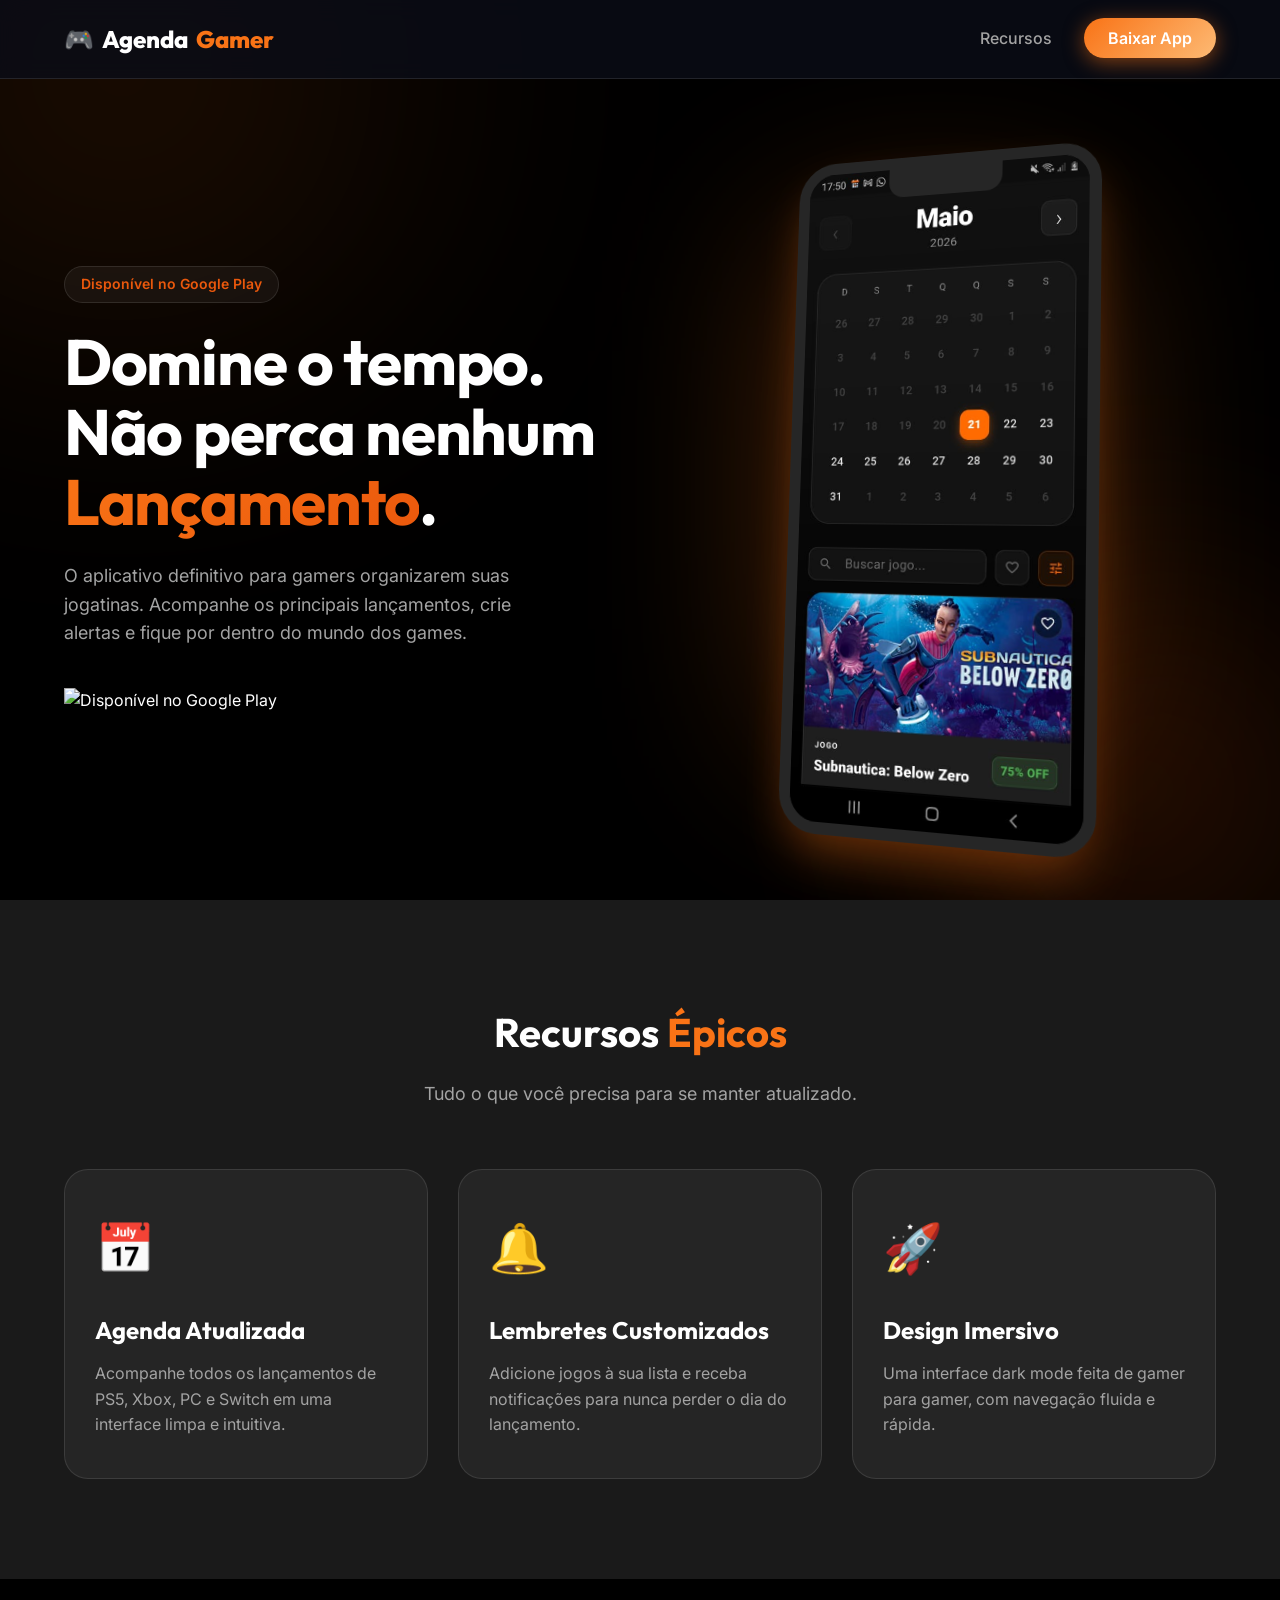
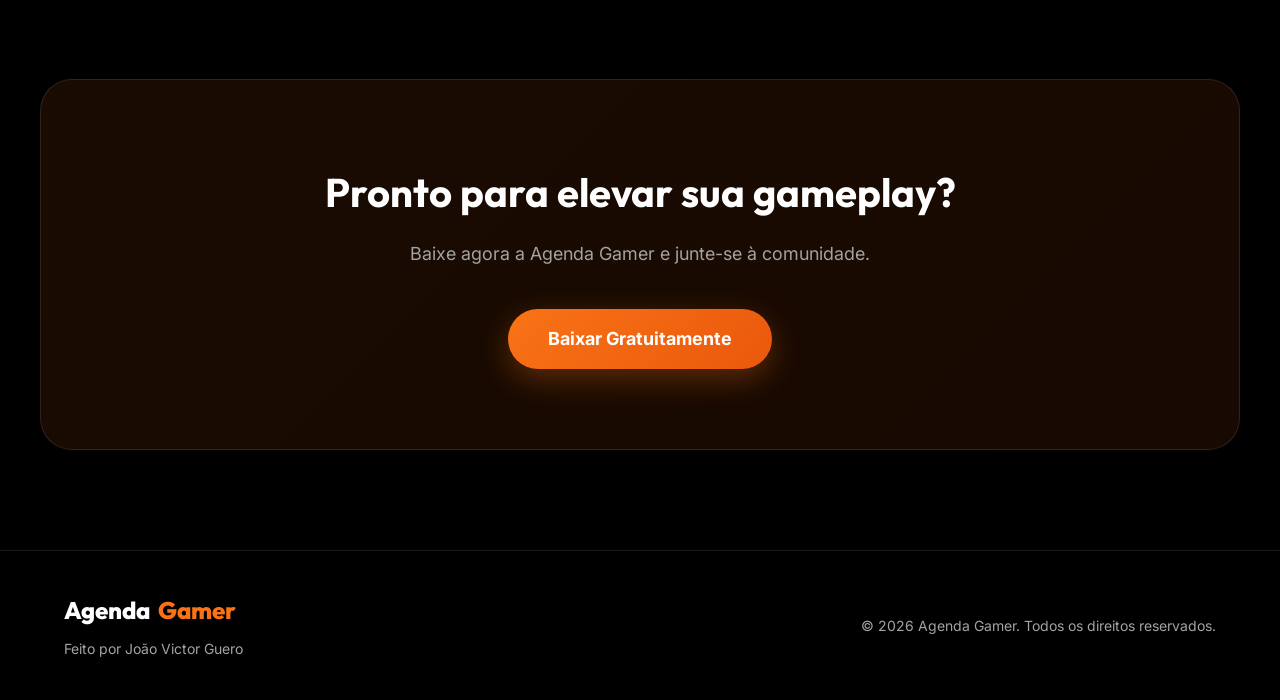
==== index.html @ 426826c7 "first commit" ====
<!DOCTYPE html>
<html lang="pt-BR">

<head>
    <meta charset="UTF-8">
    <meta name="viewport" content="width=device-width, initial-scale=1.0">
    <title>Agenda Gamer | O Seu Guia de Lançamentos</title>
    <meta name="description"
        content="Nunca mais perca o lançamento do seu jogo favorito. A Agenda Gamer é o app definitivo para rastrear datas de jogos.">
    <link rel="preconnect" href="https://fonts.googleapis.com">
    <link rel="preconnect" href="https://fonts.gstatic.com" crossorigin>
    <link
        href="https://fonts.googleapis.com/css2?family=Inter:wght@300;400;500;600&family=Outfit:wght@500;700;800&display=swap"
        rel="stylesheet">
    <link rel="stylesheet" href="styles.css">
</head>

<body>
    <header class="header">
        <div class="container">
            <nav class="nav">
                <a href="#" class="logo">
                    <span class="logo-icon">🎮</span> Agenda<span class="accent">Gamer</span>
                </a>
                <ul class="nav-links">
                    <li><a href="#features">Recursos</a></li>
                    <li><a href="#download" class="btn-primary">Baixar App</a></li>
                </ul>
            </nav>
        </div>
    </header>

    <main>
        <section class="hero">
            <div class="container hero-container">
                <div class="hero-content">
                    <div class="badge">Disponível no Google Play</div>
                    <h1 class="hero-title">Domine o tempo.<br>Não perca nenhum <span
                            class="accent-gradient">Lançamento</span>.</h1>
                    <p class="hero-description">O aplicativo definitivo para gamers organizarem suas jogatinas.
                        Acompanhe os principais lançamentos, crie alertas e fique por dentro do mundo dos games.</p>
                    <div class="hero-cta">
                        <a href="https://play.google.com/store/apps/details?id=com.joaovictorguero.calendariogamer"
                            target="_blank" class="play-store-btn">
                            <img src="https://upload.wikimedia.org/wikipedia/commons/7/78/Google_Play_Store_badge_EN.svg"
                                alt="Disponível no Google Play">
                        </a>
                    </div>
                </div>
                <div class="hero-image">
                    <div class="glow-effect"></div>
                    <div class="phone-mockup">
                        <img src="img.jpeg" alt="Mockup da Agenda Gamer">
                    </div>
                </div>
            </div>
        </section>

        <section id="features" class="features">
            <div class="container">
                <div class="section-header">
                    <h2>Recursos <span class="accent">Épicos</span></h2>
                    <p>Tudo o que você precisa para se manter atualizado.</p>
                </div>
                <div class="features-grid">
                    <div class="feature-card">
                        <div class="feature-icon">📅</div>
                        <h3>Agenda Atualizada</h3>
                        <p>Acompanhe todos os lançamentos de PS5, Xbox, PC e Switch em uma interface limpa e intuitiva.
                        </p>
                    </div>
                    <div class="feature-card">
                        <div class="feature-icon">🔔</div>
                        <h3>Lembretes Customizados</h3>
                        <p>Adicione jogos à sua lista e receba notificações para nunca perder o dia do lançamento.</p>
                    </div>
                    <div class="feature-card">
                        <div class="feature-icon">🚀</div>
                        <h3>Design Imersivo</h3>
                        <p>Uma interface dark mode feita de gamer para gamer, com navegação fluida e rápida.</p>
                    </div>
                </div>
            </div>
        </section>

        <section id="download" class="cta-section">
            <div class="container cta-container">
                <h2>Pronto para elevar sua gameplay?</h2>
                <p>Baixe agora a Agenda Gamer e junte-se à comunidade.</p>
                <a href="https://play.google.com/store/apps/details?id=com.joaovictorguero.calendariogamer"
                    target="_blank" class="btn-large">Baixar Gratuitamente</a>
            </div>
        </section>
    </main>

    <footer class="footer">
        <div class="container footer-container">
            <div class="footer-info">
                <a href="#" class="logo">Agenda<span class="accent">Gamer</span></a>
                <p>Feito por João Victor Guero</p>
            </div>
            <div class="footer-links">
                <p>&copy; 2026 Agenda Gamer. Todos os direitos reservados.</p>
            </div>
        </div>
    </footer>

    <script src="script.js"></script>
</body>

</html>
---- styles.css ----
:root {
    --bg-color: #000000;
    --bg-secondary: #1a1a1a;
    --text-color: #ffffff;
    --text-muted: #a3a3a3;
    --primary: #f97316;
    --primary-glow: rgba(249, 115, 22, 0.5);
    --secondary: #ea580c;
    --glass-bg: rgba(255, 255, 255, 0.05);
    --glass-border: rgba(255, 255, 255, 0.1);
}

* {
    margin: 0;
    padding: 0;
    box-sizing: border-box;
}

body {
    font-family: 'Inter', sans-serif;
    background-color: var(--bg-color);
    color: var(--text-color);
    line-height: 1.6;
    overflow-x: hidden;
}

h1,
h2,
h3,
h4 {
    font-family: 'Outfit', sans-serif;
    color: #fff;
}

a {
    text-decoration: none;
    color: inherit;
}

ul {
    list-style: none;
}

.container {
    max-width: 1200px;
    margin: 0 auto;
    padding: 0 24px;
}

.accent {
    color: var(--primary);
}

.accent-gradient {
    background: linear-gradient(135deg, var(--primary), var(--secondary));
    -webkit-background-clip: text;
    -webkit-text-fill-color: transparent;
}

/* HEADER */
.header {
    position: fixed;
    top: 0;
    left: 0;
    width: 100%;
    padding: 20px 0;
    background: rgba(11, 13, 23, 0.8);
    backdrop-filter: blur(12px);
    border-bottom: 1px solid var(--glass-border);
    z-index: 1000;
    transition: all 0.3s ease;
}

.nav {
    display: flex;
    justify-content: space-between;
    align-items: center;
}

.logo {
    font-family: 'Outfit', sans-serif;
    font-weight: 800;
    font-size: 1.5rem;
    display: flex;
    align-items: center;
    gap: 8px;
}

.nav-links {
    display: flex;
    align-items: center;
    gap: 32px;
}

.nav-links a:not(.btn-primary) {
    font-weight: 500;
    color: var(--text-muted);
    transition: color 0.3s ease;
}

.nav-links a:not(.btn-primary):hover {
    color: #fff;
}

.btn-primary {
    background: linear-gradient(135deg, var(--primary), #fdba74);
    color: #fff;
    padding: 10px 24px;
    border-radius: 100px;
    font-weight: 600;
    box-shadow: 0 4px 20px var(--primary-glow);
    transition: transform 0.3s ease, box-shadow 0.3s ease;
}

.btn-primary:hover {
    transform: translateY(-2px);
    box-shadow: 0 6px 25px var(--primary-glow);
}

/* HERO */
.hero {
    min-height: 100vh;
    display: flex;
    align-items: center;
    padding-top: 80px;
    position: relative;
    overflow: hidden;
}

.hero::before {
    content: '';
    position: absolute;
    top: -20%;
    left: -10%;
    width: 500px;
    height: 500px;
    background: var(--primary);
    filter: blur(150px);
    border-radius: 50%;
    opacity: 0.15;
    z-index: -1;
}

.hero::after {
    content: '';
    position: absolute;
    bottom: -10%;
    right: -5%;
    width: 400px;
    height: 400px;
    background: var(--secondary);
    filter: blur(120px);
    border-radius: 50%;
    opacity: 0.15;
    z-index: -1;
}

.hero-container {
    display: grid;
    grid-template-columns: 1fr 1fr;
    gap: 40px;
    align-items: center;
}

.badge {
    display: inline-block;
    padding: 6px 16px;
    background: var(--glass-bg);
    border: 1px solid var(--glass-border);
    border-radius: 100px;
    font-size: 0.875rem;
    font-weight: 600;
    color: var(--secondary);
    margin-bottom: 24px;
}

.hero-title {
    font-size: 4rem;
    line-height: 1.1;
    margin-bottom: 24px;
    letter-spacing: -0.02em;
}

.hero-description {
    font-size: 1.125rem;
    color: var(--text-muted);
    margin-bottom: 40px;
    max-width: 480px;
}

.play-store-btn img {
    height: 60px;
    transition: transform 0.3s ease;
}

.play-store-btn:hover img {
    transform: scale(1.05);
}

.hero-image {
    position: relative;
    display: flex;
    justify-content: center;
}

.phone-mockup {
    position: relative;
    width: 100%;
    max-width: 320px;
    background-color: #000;
    border-radius: 40px;
    border: 12px solid #262626;
    box-shadow: 0 25px 50px -12px rgba(249, 115, 22, 0.4);
    overflow: hidden;
    transform: perspective(1000px) rotateY(-15deg) rotateX(5deg);
    transition: transform 0.5s ease;
    aspect-ratio: 9 / 19.5;
}

.phone-mockup::before {
    content: '';
    position: absolute;
    top: 0;
    left: 50%;
    transform: translateX(-50%);
    width: 120px;
    height: 30px;
    background-color: #262626;
    border-bottom-left-radius: 16px;
    border-bottom-right-radius: 16px;
    z-index: 10;
}

.phone-mockup img {
    width: 100%;
    height: 100%;
    object-fit: cover;
    display: block;
}

.phone-mockup:hover {
    transform: perspective(1000px) rotateY(-5deg) rotateX(2deg);
}

.glow-effect {
    position: absolute;
    top: 50%;
    left: 50%;
    transform: translate(-50%, -50%);
    width: 300px;
    height: 500px;
    background: var(--primary);
    filter: blur(100px);
    opacity: 0.3;
    z-index: -1;
}

/* FEATURES */
.features {
    padding: 100px 0;
    background-color: var(--bg-secondary);
}

.section-header {
    text-align: center;
    margin-bottom: 60px;
}

.section-header h2 {
    font-size: 2.5rem;
    margin-bottom: 16px;
}

.section-header p {
    color: var(--text-muted);
    font-size: 1.125rem;
}

.features-grid {
    display: grid;
    grid-template-columns: repeat(auto-fit, minmax(300px, 1fr));
    gap: 30px;
}

.feature-card {
    background: var(--glass-bg);
    border: 1px solid var(--glass-border);
    padding: 40px 30px;
    border-radius: 24px;
    transition: transform 0.3s ease, background 0.3s ease;
}

.feature-card:hover {
    transform: translateY(-10px);
    background: rgba(255, 255, 255, 0.05);
    border-color: rgba(249, 115, 22, 0.3);
}

.feature-icon {
    font-size: 3rem;
    margin-bottom: 24px;
}

.feature-card h3 {
    font-size: 1.5rem;
    margin-bottom: 12px;
}

.feature-card p {
    color: var(--text-muted);
}

/* CTA */
.cta-section {
    padding: 100px 0;
    text-align: center;
    position: relative;
    overflow: hidden;
}

.cta-container {
    background: linear-gradient(135deg, rgba(249, 115, 22, 0.1), rgba(234, 88, 12, 0.1));
    border: 1px solid var(--glass-border);
    padding: 80px 40px;
    border-radius: 32px;
}

.cta-container h2 {
    font-size: 2.5rem;
    margin-bottom: 16px;
}

.cta-container p {
    color: var(--text-muted);
    margin-bottom: 40px;
    font-size: 1.125rem;
}

.btn-large {
    display: inline-block;
    background: linear-gradient(135deg, var(--primary), var(--secondary));
    color: #fff;
    padding: 16px 40px;
    border-radius: 100px;
    font-size: 1.125rem;
    font-weight: 700;
    box-shadow: 0 10px 30px rgba(249, 115, 22, 0.3);
    transition: transform 0.3s ease;
}

.btn-large:hover {
    transform: scale(1.05);
}

/* FOOTER */
.footer {
    padding: 40px 0;
    border-top: 1px solid var(--glass-border);
}

.footer-container {
    display: flex;
    justify-content: space-between;
    align-items: center;
    flex-wrap: wrap;
    gap: 20px;
}

.footer-info p {
    color: var(--text-muted);
    font-size: 0.875rem;
    margin-top: 8px;
}

.footer-links p {
    color: var(--text-muted);
    font-size: 0.875rem;
}

/* RESPONSIVE */
@media (max-width: 900px) {
    .hero-container {
        grid-template-columns: 1fr;
        text-align: center;
    }

    .hero-title {
        font-size: 3rem;
    }

    .hero-description {
        margin: 0 auto 30px;
    }

    .phone-mockup {
        transform: none;
    }

    .phone-mockup:hover {
        transform: translateY(-10px);
    }
}

@media (max-width: 768px) {
    .nav-links {
        display: none;
    }
}
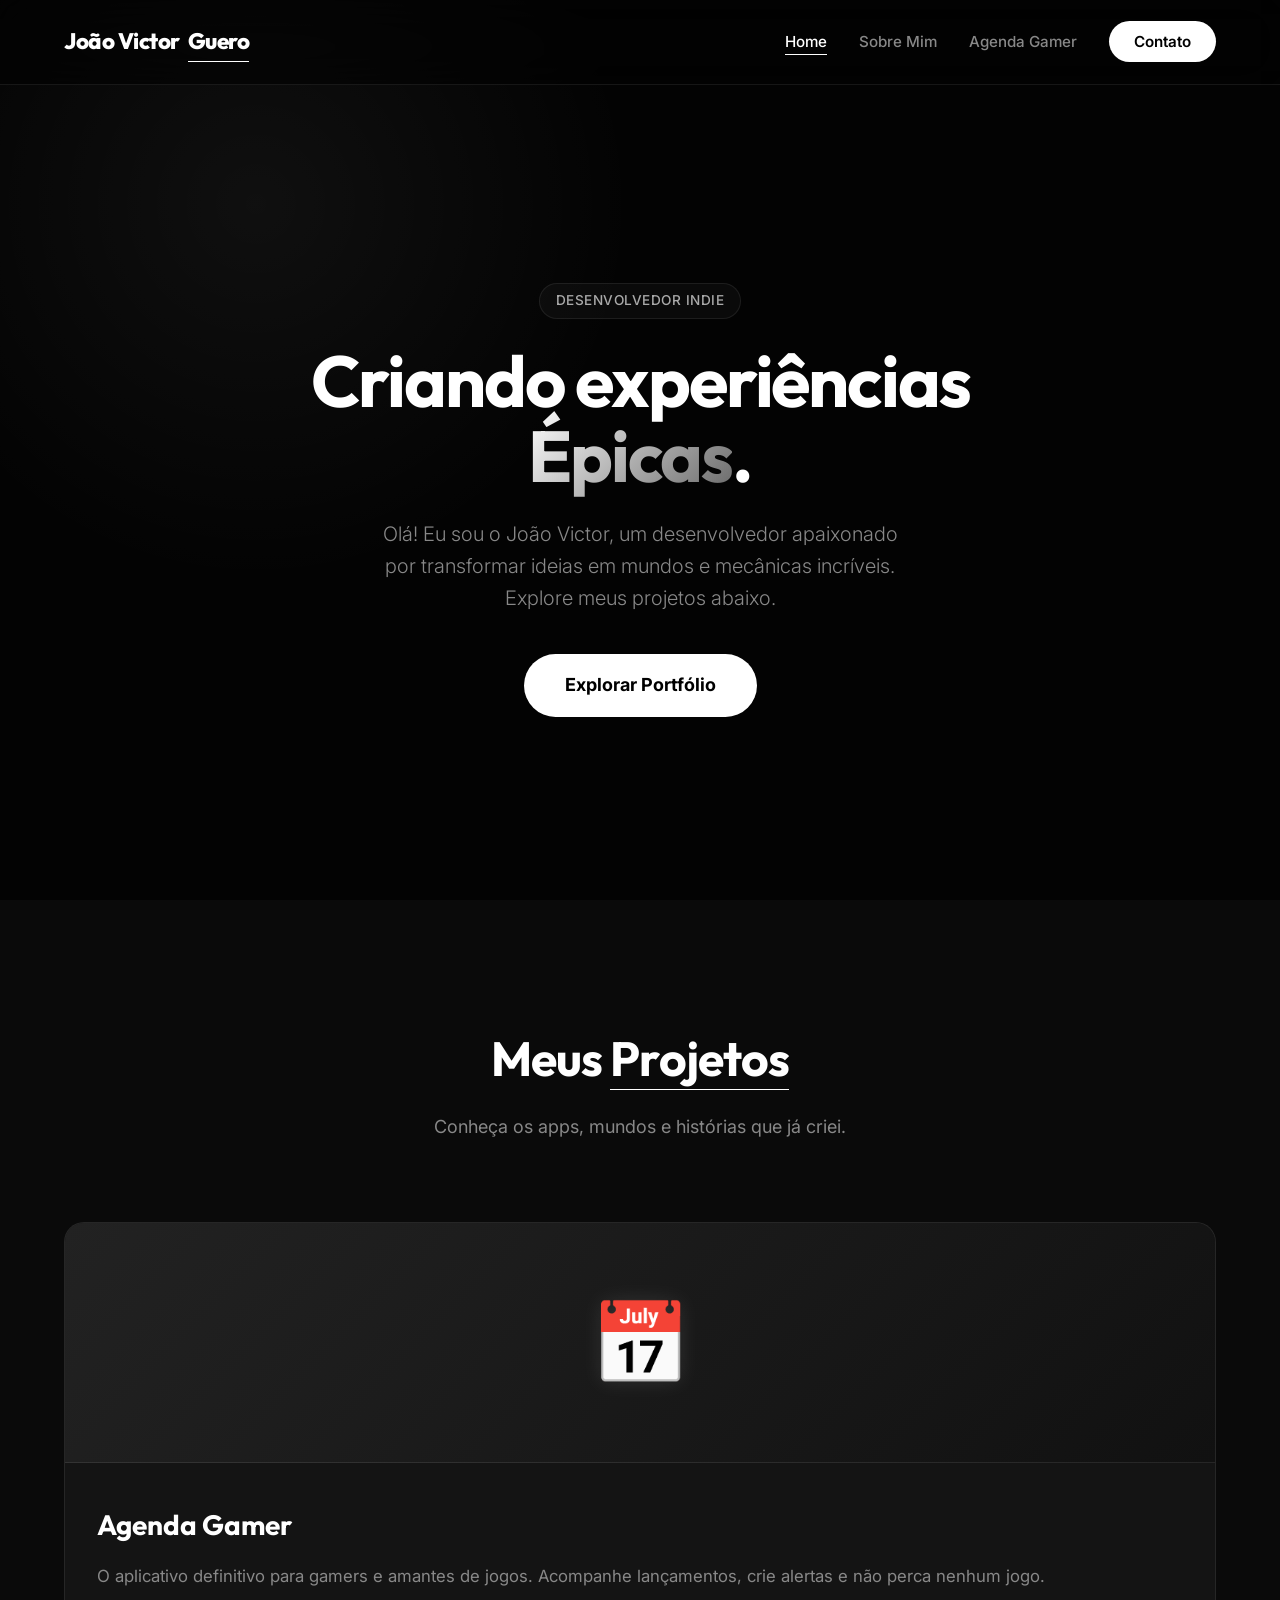
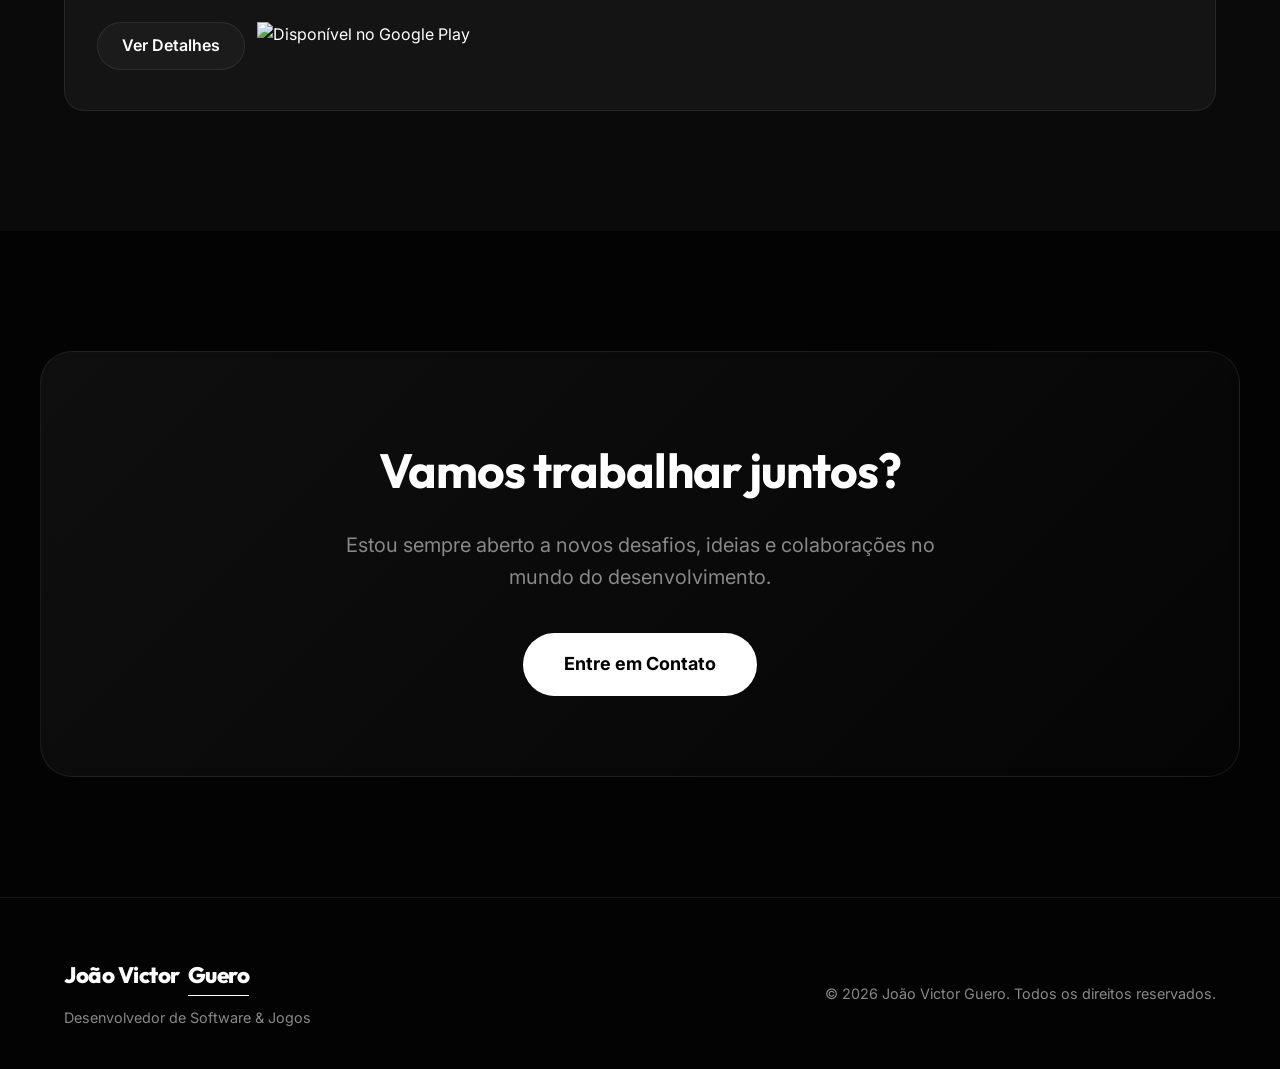
==== commit 5a16f190: "commit" ====
--- a/index.html
+++ b/index.html
@@ -1,94 +1,78 @@
 <!DOCTYPE html>
 <html lang="pt-BR">
-
 <head>
     <meta charset="UTF-8">
     <meta name="viewport" content="width=device-width, initial-scale=1.0">
-    <title>Agenda Gamer | O Seu Guia de Lançamentos</title>
-    <meta name="description"
-        content="Nunca mais perca o lançamento do seu jogo favorito. A Agenda Gamer é o app definitivo para rastrear datas de jogos.">
+    <title>João Victor Guero | Desenvolvedor de Jogos</title>
+    <meta name="description" content="Portfólio de João Victor Guero. Desenvolvedor de jogos e apps.">
     <link rel="preconnect" href="https://fonts.googleapis.com">
     <link rel="preconnect" href="https://fonts.gstatic.com" crossorigin>
-    <link
-        href="https://fonts.googleapis.com/css2?family=Inter:wght@300;400;500;600&family=Outfit:wght@500;700;800&display=swap"
-        rel="stylesheet">
+    <link href="https://fonts.googleapis.com/css2?family=Inter:wght@300;400;500;600&family=Outfit:wght@500;700;800&display=swap" rel="stylesheet">
     <link rel="stylesheet" href="styles.css">
 </head>
-
 <body>
     <header class="header">
         <div class="container">
             <nav class="nav">
-                <a href="#" class="logo">
-                    <span class="logo-icon">🎮</span> Agenda<span class="accent">Gamer</span>
+                <a href="index.html" class="logo">
+                    João Victor <span class="accent">Guero</span>
                 </a>
                 <ul class="nav-links">
-                    <li><a href="#features">Recursos</a></li>
-                    <li><a href="#download" class="btn-primary">Baixar App</a></li>
+                    <li><a href="index.html" class="active">Home</a></li>
+                    <li><a href="sobre.html">Sobre Mim</a></li>
+                    <li><a href="agenda.html">Agenda Gamer</a></li>
+                    <li><a href="#contact" class="btn-primary">Contato</a></li>
                 </ul>
             </nav>
         </div>
     </header>
 
     <main>
-        <section class="hero">
-            <div class="container hero-container">
+        <section class="hero centered">
+            <div class="container hero-container animate-on-scroll visible">
                 <div class="hero-content">
-                    <div class="badge">Disponível no Google Play</div>
-                    <h1 class="hero-title">Domine o tempo.<br>Não perca nenhum <span
-                            class="accent-gradient">Lançamento</span>.</h1>
-                    <p class="hero-description">O aplicativo definitivo para gamers organizarem suas jogatinas.
-                        Acompanhe os principais lançamentos, crie alertas e fique por dentro do mundo dos games.</p>
+                    <div class="badge">Desenvolvedor Indie</div>
+                    <h1 class="hero-title">Criando experiências <span class="accent-gradient">Épicas</span>.</h1>
+                    <p class="hero-description">Olá! Eu sou o João Victor, um desenvolvedor apaixonado por transformar ideias em mundos e mecânicas incríveis. Explore meus projetos abaixo.</p>
                     <div class="hero-cta">
-                        <a href="https://play.google.com/store/apps/details?id=com.joaovictorguero.calendariogamer"
-                            target="_blank" class="play-store-btn">
-                            <img src="https://upload.wikimedia.org/wikipedia/commons/7/78/Google_Play_Store_badge_EN.svg"
-                                alt="Disponível no Google Play">
-                        </a>
-                    </div>
-                </div>
-                <div class="hero-image">
-                    <div class="glow-effect"></div>
-                    <div class="phone-mockup">
-                        <img src="img.jpeg" alt="Mockup da Agenda Gamer">
+                        <a href="#portfolio" class="btn-large">Explorar Portfólio</a>
                     </div>
                 </div>
             </div>
         </section>
 
-        <section id="features" class="features">
+        <section id="portfolio" class="games-section bg-alt section-padding">
             <div class="container">
-                <div class="section-header">
-                    <h2>Recursos <span class="accent">Épicos</span></h2>
-                    <p>Tudo o que você precisa para se manter atualizado.</p>
+                <div class="section-header animate-on-scroll visible">
+                    <h2>Meus <span class="accent">Projetos</span></h2>
+                    <p>Conheça os apps, mundos e histórias que já criei.</p>
                 </div>
-                <div class="features-grid">
-                    <div class="feature-card">
-                        <div class="feature-icon">📅</div>
-                        <h3>Agenda Atualizada</h3>
-                        <p>Acompanhe todos os lançamentos de PS5, Xbox, PC e Switch em uma interface limpa e intuitiva.
-                        </p>
-                    </div>
-                    <div class="feature-card">
-                        <div class="feature-icon">🔔</div>
-                        <h3>Lembretes Customizados</h3>
-                        <p>Adicione jogos à sua lista e receba notificações para nunca perder o dia do lançamento.</p>
-                    </div>
-                    <div class="feature-card">
-                        <div class="feature-icon">🚀</div>
-                        <h3>Design Imersivo</h3>
-                        <p>Uma interface dark mode feita de gamer para gamer, com navegação fluida e rápida.</p>
+                <div class="games-grid">
+                    <!-- App: Agenda Gamer -->
+                    <div class="game-card animate-on-scroll visible">
+                        <div class="game-image-placeholder">
+                            <span class="game-icon">📅</span>
+                        </div>
+                        <div class="game-info">
+                            <h3>Agenda Gamer</h3>
+                            <p>O aplicativo definitivo para gamers e amantes de jogos. Acompanhe lançamentos, crie alertas e não perca nenhum jogo.</p>
+                            <div style="display: flex; gap: 12px; margin-top: auto; align-items: center;">
+                                <a href="agenda.html" class="btn-outline">Ver Detalhes</a>
+                                <a href="https://play.google.com/store/apps/details?id=com.joaovictorguero.calendariogamer" target="_blank" class="play-store-btn">
+                                    <img src="https://upload.wikimedia.org/wikipedia/commons/7/78/Google_Play_Store_badge_EN.svg" alt="Disponível no Google Play">
+                                </a>
+                            </div>
+                        </div>
                     </div>
                 </div>
             </div>
         </section>
 
-        <section id="download" class="cta-section">
-            <div class="container cta-container">
-                <h2>Pronto para elevar sua gameplay?</h2>
-                <p>Baixe agora a Agenda Gamer e junte-se à comunidade.</p>
-                <a href="https://play.google.com/store/apps/details?id=com.joaovictorguero.calendariogamer"
-                    target="_blank" class="btn-large">Baixar Gratuitamente</a>
+        <section id="contact" class="cta-section section-padding">
+            <div class="container cta-container animate-on-scroll visible">
+                <h2>Vamos trabalhar juntos?</h2>
+                <p>Estou sempre aberto a novos desafios, ideias e colaborações no mundo do desenvolvimento.</p>
+                <a href="mailto:guero.contato@gmail.com" class="btn-large">Entre em Contato</a>
             </div>
         </section>
     </main>
@@ -96,16 +80,15 @@
     <footer class="footer">
         <div class="container footer-container">
             <div class="footer-info">
-                <a href="#" class="logo">Agenda<span class="accent">Gamer</span></a>
-                <p>Feito por João Victor Guero</p>
+                <a href="index.html" class="logo">João Victor <span class="accent">Guero</span></a>
+                <p>Desenvolvedor de Software & Jogos</p>
             </div>
             <div class="footer-links">
-                <p>&copy; 2026 Agenda Gamer. Todos os direitos reservados.</p>
+                <p>&copy; 2026 João Victor Guero. Todos os direitos reservados.</p>
             </div>
         </div>
     </footer>
 
     <script src="script.js"></script>
 </body>
-
 </html>
--- a/styles.css
+++ b/styles.css
@@ -1,13 +1,19 @@
 :root {
-    --bg-color: #000000;
-    --bg-secondary: #1a1a1a;
+    --bg-color: #030303;
+    --bg-secondary: #0a0a0a;
+    --bg-tertiary: #141414;
     --text-color: #ffffff;
-    --text-muted: #a3a3a3;
-    --primary: #f97316;
-    --primary-glow: rgba(249, 115, 22, 0.5);
-    --secondary: #ea580c;
-    --glass-bg: rgba(255, 255, 255, 0.05);
-    --glass-border: rgba(255, 255, 255, 0.1);
+    --text-muted: #888888;
+    --text-dark: #000000;
+    --primary: #ffffff;
+    --primary-glow: rgba(255, 255, 255, 0.15);
+    --secondary: #aaaaaa;
+    --glass-bg: rgba(255, 255, 255, 0.03);
+    --glass-border: rgba(255, 255, 255, 0.08);
+    --glass-hover: rgba(255, 255, 255, 0.06);
+    --border-radius: 20px;
+    --transition-fast: 0.2s cubic-bezier(0.25, 0.46, 0.45, 0.94);
+    --transition-medium: 0.4s cubic-bezier(0.25, 0.46, 0.45, 0.94);
 }
 
 * {
@@ -22,14 +28,14 @@
     color: var(--text-color);
     line-height: 1.6;
     overflow-x: hidden;
-}
-
-h1,
-h2,
-h3,
-h4 {
+    -webkit-font-smoothing: antialiased;
+    -moz-osx-font-smoothing: grayscale;
+}
+
+h1, h2, h3, h4 {
     font-family: 'Outfit', sans-serif;
-    color: #fff;
+    color: var(--text-color);
+    font-weight: 700;
 }
 
 a {
@@ -48,11 +54,21 @@
 }
 
 .accent {
-    color: var(--primary);
+    color: var(--text-color);
+    position: relative;
+}
+.accent::after {
+    content: '';
+    position: absolute;
+    bottom: -2px;
+    left: 0;
+    width: 100%;
+    height: 1px;
+    background: var(--primary);
 }
 
 .accent-gradient {
-    background: linear-gradient(135deg, var(--primary), var(--secondary));
+    background: linear-gradient(135deg, #ffffff, #666666);
     -webkit-background-clip: text;
     -webkit-text-fill-color: transparent;
 }
@@ -63,12 +79,19 @@
     top: 0;
     left: 0;
     width: 100%;
-    padding: 20px 0;
-    background: rgba(11, 13, 23, 0.8);
-    backdrop-filter: blur(12px);
+    padding: 24px 0;
+    background: rgba(3, 3, 3, 0.6);
+    backdrop-filter: blur(20px);
+    -webkit-backdrop-filter: blur(20px);
     border-bottom: 1px solid var(--glass-border);
     z-index: 1000;
-    transition: all 0.3s ease;
+    transition: all var(--transition-medium);
+}
+
+.header.scrolled {
+    padding: 16px 0;
+    background: rgba(3, 3, 3, 0.85);
+    box-shadow: 0 10px 30px rgba(0, 0, 0, 0.5);
 }
 
 .nav {
@@ -80,10 +103,16 @@
 .logo {
     font-family: 'Outfit', sans-serif;
     font-weight: 800;
-    font-size: 1.5rem;
+    font-size: 1.4rem;
     display: flex;
     align-items: center;
     gap: 8px;
+    letter-spacing: -0.5px;
+    transition: transform var(--transition-fast);
+}
+
+.logo:hover {
+    transform: scale(1.02);
 }
 
 .nav-links {
@@ -94,35 +123,114 @@
 
 .nav-links a:not(.btn-primary) {
     font-weight: 500;
+    font-size: 0.95rem;
     color: var(--text-muted);
-    transition: color 0.3s ease;
+    transition: color var(--transition-fast);
+    position: relative;
+}
+
+.nav-links a:not(.btn-primary)::after {
+    content: '';
+    position: absolute;
+    width: 0%;
+    height: 1px;
+    bottom: -4px;
+    left: 0;
+    background-color: var(--primary);
+    transition: width var(--transition-medium);
 }
 
 .nav-links a:not(.btn-primary):hover {
     color: #fff;
 }
-
+.nav-links a:not(.btn-primary):hover::after {
+    width: 100%;
+}
+.nav-links a.active {
+    color: #fff;
+}
+.nav-links a.active::after {
+    width: 100%;
+}
+
+/* BUTTONS */
 .btn-primary {
-    background: linear-gradient(135deg, var(--primary), #fdba74);
-    color: #fff;
+    background: var(--text-color);
+    color: var(--text-dark);
     padding: 10px 24px;
     border-radius: 100px;
     font-weight: 600;
-    box-shadow: 0 4px 20px var(--primary-glow);
-    transition: transform 0.3s ease, box-shadow 0.3s ease;
+    font-size: 0.95rem;
+    transition: all var(--transition-fast);
+    border: 1px solid transparent;
 }
 
 .btn-primary:hover {
     transform: translateY(-2px);
-    box-shadow: 0 6px 25px var(--primary-glow);
-}
-
-/* HERO */
+    box-shadow: 0 8px 20px var(--primary-glow);
+    background: transparent;
+    color: var(--text-color);
+    border-color: var(--text-color);
+}
+
+.btn-large {
+    display: inline-block;
+    background: var(--text-color);
+    color: var(--text-dark);
+    padding: 16px 40px;
+    border-radius: 100px;
+    font-size: 1.125rem;
+    font-weight: 700;
+    transition: all var(--transition-fast);
+    border: 1px solid transparent;
+}
+
+.btn-large:hover {
+    transform: scale(1.03) translateY(-3px);
+    box-shadow: 0 10px 25px var(--primary-glow);
+    background: transparent;
+    color: var(--text-color);
+    border-color: var(--text-color);
+}
+
+.btn-outline {
+    align-self: flex-start;
+    padding: 10px 24px;
+    border: 1px solid var(--glass-border);
+    color: var(--text-color);
+    border-radius: 100px;
+    font-weight: 600;
+    transition: all var(--transition-fast);
+    background: var(--glass-bg);
+}
+
+.btn-outline:hover {
+    background: var(--text-color);
+    color: var(--text-dark);
+    box-shadow: 0 4px 15px var(--primary-glow);
+    border-color: var(--text-color);
+}
+
+.play-store-btn {
+    display: inline-block;
+    transition: transform var(--transition-fast);
+}
+
+.play-store-btn img {
+    height: 48px;
+    display: block;
+}
+
+.play-store-btn:hover {
+    transform: scale(1.05);
+}
+
+/* HERO COMMON */
 .hero {
     min-height: 100vh;
     display: flex;
     align-items: center;
-    padding-top: 80px;
+    padding-top: 100px;
     position: relative;
     overflow: hidden;
 }
@@ -132,34 +240,24 @@
     position: absolute;
     top: -20%;
     left: -10%;
-    width: 500px;
-    height: 500px;
-    background: var(--primary);
-    filter: blur(150px);
+    width: 60vw;
+    height: 60vw;
+    background: radial-gradient(circle, rgba(255,255,255,0.05) 0%, rgba(0,0,0,0) 70%);
     border-radius: 50%;
-    opacity: 0.15;
-    z-index: -1;
-}
-
-.hero::after {
-    content: '';
-    position: absolute;
-    bottom: -10%;
-    right: -5%;
-    width: 400px;
-    height: 400px;
-    background: var(--secondary);
-    filter: blur(120px);
-    border-radius: 50%;
-    opacity: 0.15;
     z-index: -1;
 }
 
 .hero-container {
     display: grid;
-    grid-template-columns: 1fr 1fr;
-    gap: 40px;
-    align-items: center;
+    grid-template-columns: 1.2fr 1fr;
+    gap: 60px;
+    align-items: center;
+}
+
+.hero.centered .hero-container {
+    grid-template-columns: 1fr;
+    text-align: center;
+    max-width: 800px;
 }
 
 .badge {
@@ -168,56 +266,230 @@
     background: var(--glass-bg);
     border: 1px solid var(--glass-border);
     border-radius: 100px;
-    font-size: 0.875rem;
-    font-weight: 600;
+    font-size: 0.85rem;
+    font-weight: 500;
     color: var(--secondary);
     margin-bottom: 24px;
+    letter-spacing: 0.5px;
+    text-transform: uppercase;
 }
 
 .hero-title {
-    font-size: 4rem;
-    line-height: 1.1;
+    font-size: 4.5rem;
+    line-height: 1.05;
     margin-bottom: 24px;
-    letter-spacing: -0.02em;
+    letter-spacing: -0.03em;
 }
 
 .hero-description {
-    font-size: 1.125rem;
+    font-size: 1.25rem;
     color: var(--text-muted);
     margin-bottom: 40px;
-    max-width: 480px;
-}
-
-.play-store-btn img {
-    height: 60px;
-    transition: transform 0.3s ease;
-}
-
-.play-store-btn:hover img {
-    transform: scale(1.05);
-}
-
-.hero-image {
-    position: relative;
-    display: flex;
+    max-width: 540px;
+    font-weight: 300;
+}
+
+.hero.centered .hero-description {
+    margin: 0 auto 40px;
+}
+
+/* HOME VISUAL */
+.developer-visual {
+    position: relative;
+    width: 100%;
+    max-width: 400px;
+    margin: 0 auto;
+    background: linear-gradient(145deg, rgba(25,25,25,0.8), rgba(10,10,10,0.9));
+    border-radius: 40px;
+    border: 1px solid var(--glass-border);
+    box-shadow: 0 30px 60px -15px rgba(0, 0, 0, 1), inset 0 1px 0 rgba(255,255,255,0.1);
+    display: flex;
+    align-items: center;
     justify-content: center;
-}
-
-.phone-mockup {
-    position: relative;
+    aspect-ratio: 1 / 1;
+    transition: transform var(--transition-medium);
+}
+
+.visual-placeholder {
+    font-size: 7rem;
+    filter: drop-shadow(0 0 30px rgba(255,255,255,0.2));
+    animation: float 6s ease-in-out infinite;
+}
+
+@keyframes float {
+    0% { transform: translateY(0px) rotate(0deg); }
+    50% { transform: translateY(-20px) rotate(2deg); }
+    100% { transform: translateY(0px) rotate(0deg); }
+}
+
+.developer-visual:hover {
+    transform: translateY(-10px) scale(1.02);
+}
+
+/* SECTION HEADERS */
+.section-padding {
+    padding: 120px 0;
+}
+
+.bg-alt {
+    background-color: var(--bg-secondary);
+}
+
+.section-header {
+    text-align: center;
+    margin-bottom: 80px;
+}
+
+.section-header h2 {
+    font-size: 3rem;
+    margin-bottom: 16px;
+    letter-spacing: -0.02em;
+}
+
+.section-header p {
+    color: var(--text-muted);
+    font-size: 1.125rem;
+    max-width: 600px;
+    margin: 0 auto;
+}
+
+/* GAMES GRID (HOME) */
+.games-grid {
+    display: grid;
+    grid-template-columns: repeat(auto-fit, minmax(340px, 1fr));
+    gap: 40px;
+}
+
+.game-card {
+    background: var(--bg-tertiary);
+    border: 1px solid var(--glass-border);
+    border-radius: var(--border-radius);
+    overflow: hidden;
+    transition: all var(--transition-medium);
+    display: flex;
+    flex-direction: column;
+}
+
+.game-card:hover {
+    transform: translateY(-12px);
+    border-color: rgba(255, 255, 255, 0.2);
+    box-shadow: 0 20px 40px rgba(0,0,0,0.5);
+}
+
+.game-image-placeholder {
+    height: 240px;
+    background: linear-gradient(135deg, #222, #111);
+    display: flex;
+    align-items: center;
+    justify-content: center;
+    border-bottom: 1px solid var(--glass-border);
+    overflow: hidden;
+    position: relative;
+}
+
+.game-icon {
+    font-size: 5rem;
+    filter: drop-shadow(0 0 10px rgba(255,255,255,0.1));
+    transition: transform var(--transition-medium);
+}
+
+.game-card:hover .game-icon {
+    transform: scale(1.1);
+}
+
+.game-info {
+    padding: 40px 32px;
+    display: flex;
+    flex-direction: column;
+    flex-grow: 1;
+}
+
+.game-info h3 {
+    font-size: 1.75rem;
+    margin-bottom: 16px;
+}
+
+.game-info p {
+    color: var(--text-muted);
+    margin-bottom: 32px;
+    flex-grow: 1;
+    font-size: 1.05rem;
+}
+
+/* SOBRE MIM PAGE */
+.profile-section {
+    display: grid;
+    grid-template-columns: 1fr 1fr;
+    gap: 80px;
+    align-items: center;
+}
+
+.profile-image-container {
+    position: relative;
+    border-radius: var(--border-radius);
+    overflow: hidden;
+    aspect-ratio: 4/5;
+    background: #111;
+    border: 1px solid var(--glass-border);
+}
+
+.profile-image-placeholder {
+    width: 100%;
+    height: 100%;
+    display: flex;
+    align-items: center;
+    justify-content: center;
+    font-size: 6rem;
+    background: linear-gradient(to bottom right, #2a2a2a, #0a0a0a);
+}
+
+.skills-grid {
+    display: flex;
+    flex-wrap: wrap;
+    gap: 12px;
+    margin-top: 24px;
+}
+
+.skill-badge {
+    padding: 8px 20px;
+    background: var(--glass-bg);
+    border: 1px solid var(--glass-border);
+    border-radius: 100px;
+    font-size: 0.9rem;
+    font-weight: 500;
+    color: var(--text-color);
+    transition: all var(--transition-fast);
+}
+
+.skill-badge:hover {
+    background: var(--primary);
+    color: var(--text-dark);
+}
+
+/* AGENDA GAMER PAGE */
+.app-mockup-container {
+    perspective: 1000px;
+    display: flex;
+    justify-content: center;
+}
+
+.app-mockup {
     width: 100%;
     max-width: 320px;
-    background-color: #000;
+    background: linear-gradient(135deg, #222, #000);
     border-radius: 40px;
-    border: 12px solid #262626;
-    box-shadow: 0 25px 50px -12px rgba(249, 115, 22, 0.4);
-    overflow: hidden;
-    transform: perspective(1000px) rotateY(-15deg) rotateX(5deg);
-    transition: transform 0.5s ease;
+    border: 12px solid #333;
+    box-shadow: 0 30px 60px rgba(0,0,0,0.8), inset 0 0 0 2px rgba(255,255,255,0.1);
+    transform: rotateY(-15deg) rotateX(5deg);
+    transition: transform var(--transition-medium);
     aspect-ratio: 9 / 19.5;
-}
-
-.phone-mockup::before {
+    position: relative;
+    display: flex;
+    align-items: center;
+    justify-content: center;
+}
+
+.app-mockup::before {
     content: '';
     position: absolute;
     top: 0;
@@ -225,55 +497,19 @@
     transform: translateX(-50%);
     width: 120px;
     height: 30px;
-    background-color: #262626;
+    background-color: #333;
     border-bottom-left-radius: 16px;
     border-bottom-right-radius: 16px;
     z-index: 10;
 }
 
-.phone-mockup img {
-    width: 100%;
-    height: 100%;
-    object-fit: cover;
-    display: block;
-}
-
-.phone-mockup:hover {
-    transform: perspective(1000px) rotateY(-5deg) rotateX(2deg);
-}
-
-.glow-effect {
-    position: absolute;
-    top: 50%;
-    left: 50%;
-    transform: translate(-50%, -50%);
-    width: 300px;
-    height: 500px;
-    background: var(--primary);
-    filter: blur(100px);
-    opacity: 0.3;
-    z-index: -1;
-}
-
-/* FEATURES */
-.features {
-    padding: 100px 0;
-    background-color: var(--bg-secondary);
-}
-
-.section-header {
-    text-align: center;
-    margin-bottom: 60px;
-}
-
-.section-header h2 {
-    font-size: 2.5rem;
-    margin-bottom: 16px;
-}
-
-.section-header p {
-    color: var(--text-muted);
-    font-size: 1.125rem;
+.app-mockup:hover {
+    transform: rotateY(0deg) rotateX(0deg) scale(1.05);
+}
+
+.app-screen-placeholder {
+    font-size: 4rem;
+    color: #555;
 }
 
 .features-grid {
@@ -286,76 +522,56 @@
     background: var(--glass-bg);
     border: 1px solid var(--glass-border);
     padding: 40px 30px;
-    border-radius: 24px;
-    transition: transform 0.3s ease, background 0.3s ease;
+    border-radius: var(--border-radius);
+    transition: all var(--transition-medium);
 }
 
 .feature-card:hover {
     transform: translateY(-10px);
-    background: rgba(255, 255, 255, 0.05);
-    border-color: rgba(249, 115, 22, 0.3);
+    background: var(--glass-hover);
+    border-color: rgba(255, 255, 255, 0.2);
 }
 
 .feature-icon {
-    font-size: 3rem;
+    font-size: 2.5rem;
     margin-bottom: 24px;
 }
 
-.feature-card h3 {
-    font-size: 1.5rem;
-    margin-bottom: 12px;
-}
-
-.feature-card p {
-    color: var(--text-muted);
-}
-
-/* CTA */
+/* CTA SECTION */
 .cta-section {
-    padding: 100px 0;
+    padding: 120px 0;
     text-align: center;
     position: relative;
-    overflow: hidden;
 }
 
 .cta-container {
-    background: linear-gradient(135deg, rgba(249, 115, 22, 0.1), rgba(234, 88, 12, 0.1));
+    background: linear-gradient(135deg, rgba(255,255,255,0.05), rgba(255,255,255,0.01));
     border: 1px solid var(--glass-border);
     padding: 80px 40px;
     border-radius: 32px;
+    backdrop-filter: blur(10px);
 }
 
 .cta-container h2 {
-    font-size: 2.5rem;
-    margin-bottom: 16px;
+    font-size: 3rem;
+    margin-bottom: 20px;
+    letter-spacing: -0.02em;
 }
 
 .cta-container p {
     color: var(--text-muted);
     margin-bottom: 40px;
-    font-size: 1.125rem;
-}
-
-.btn-large {
-    display: inline-block;
-    background: linear-gradient(135deg, var(--primary), var(--secondary));
-    color: #fff;
-    padding: 16px 40px;
-    border-radius: 100px;
-    font-size: 1.125rem;
-    font-weight: 700;
-    box-shadow: 0 10px 30px rgba(249, 115, 22, 0.3);
-    transition: transform 0.3s ease;
-}
-
-.btn-large:hover {
-    transform: scale(1.05);
+    font-size: 1.25rem;
+    max-width: 600px;
+    margin-left: auto;
+    margin-right: auto;
 }
 
 /* FOOTER */
 .footer {
-    padding: 40px 0;
+    padding: 60px 0 40px;
     border-top: 1px solid var(--glass-border);
+    background: var(--bg-color);
 }
 
 .footer-container {
@@ -363,41 +579,48 @@
     justify-content: space-between;
     align-items: center;
     flex-wrap: wrap;
-    gap: 20px;
+    gap: 30px;
 }
 
 .footer-info p {
     color: var(--text-muted);
-    font-size: 0.875rem;
-    margin-top: 8px;
+    font-size: 0.9rem;
+    margin-top: 12px;
 }
 
 .footer-links p {
     color: var(--text-muted);
-    font-size: 0.875rem;
+    font-size: 0.9rem;
+}
+
+/* ANIMATIONS (OBSERVER) */
+.animate-on-scroll {
+    opacity: 0;
+    transform: translateY(40px);
+    transition: opacity 0.8s cubic-bezier(0.25, 0.46, 0.45, 0.94), transform 0.8s cubic-bezier(0.25, 0.46, 0.45, 0.94);
+}
+
+.animate-on-scroll.visible {
+    opacity: 1;
+    transform: translateY(0);
 }
 
 /* RESPONSIVE */
-@media (max-width: 900px) {
-    .hero-container {
+@media (max-width: 992px) {
+    .hero-container, .profile-section {
         grid-template-columns: 1fr;
         text-align: center;
     }
-
     .hero-title {
-        font-size: 3rem;
+        font-size: 3.5rem;
     }
-
-    .hero-description {
-        margin: 0 auto 30px;
+    .hero-description, .profile-section p {
+        margin-left: auto;
+        margin-right: auto;
     }
-
-    .phone-mockup {
-        transform: none;
-    }
-
-    .phone-mockup:hover {
-        transform: translateY(-10px);
+    .btn-outline, .skills-grid {
+        justify-content: center;
+        align-self: center;
     }
 }
 
@@ -405,4 +628,10 @@
     .nav-links {
         display: none;
     }
+    .hero-title {
+        font-size: 2.8rem;
+    }
+    .section-header h2 {
+        font-size: 2.2rem;
+    }
 }
